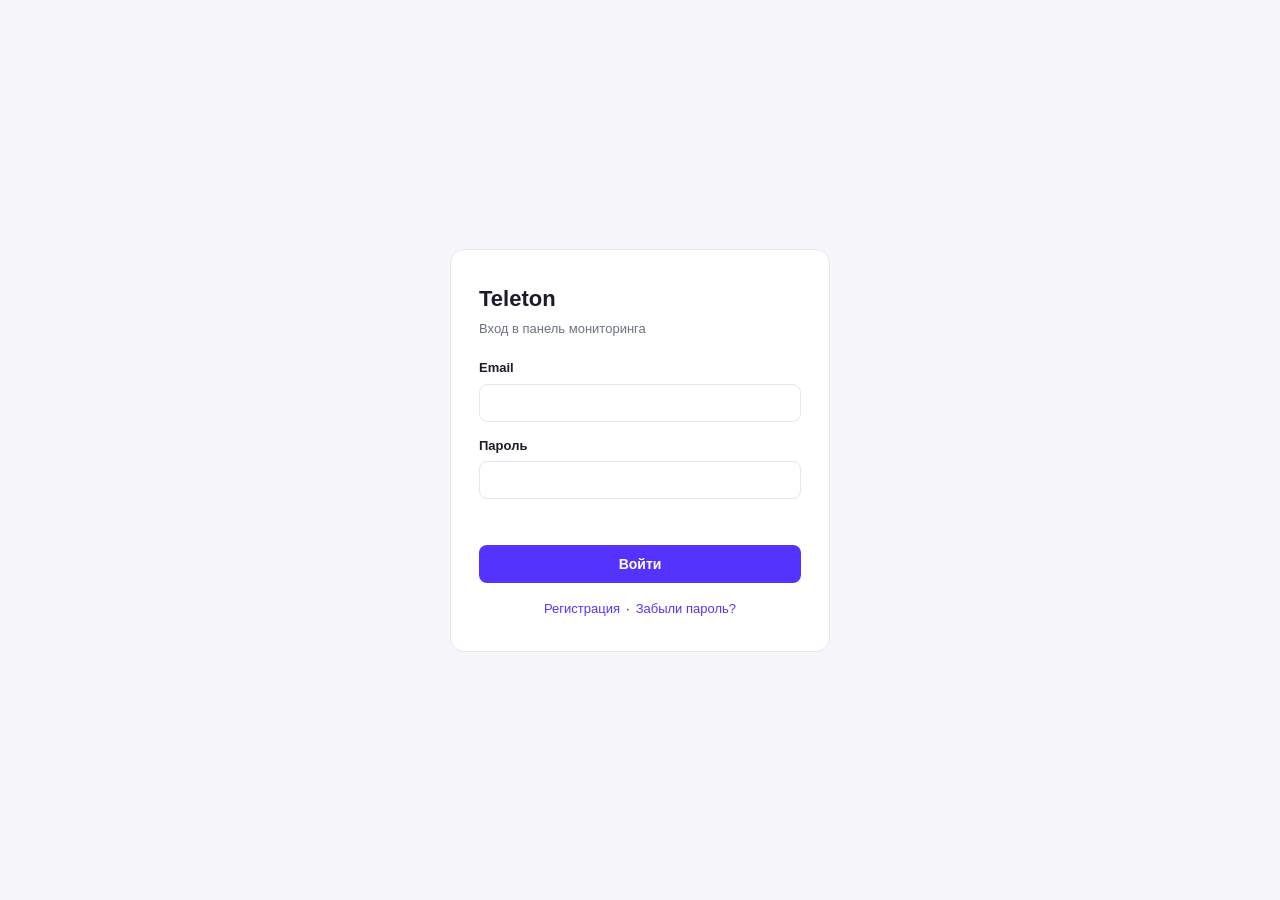
==== static/login.html @ e8fbe471 "Задача 5.3: экраны входа — login/signup/password-reset Отдельные страницы, не часть SPA: на каждой г" ====
<!DOCTYPE html>
<html lang="ru">
<head>
<meta charset="utf-8">
<meta name="viewport" content="width=device-width, initial-scale=1">
<title>Teleton — вход</title>
<style>
  :root { --ink: #1b1b2b; --mute: #6b7280; --accent: #5533ff; --hairline: #e5e7eb; }
  * { box-sizing: border-box; }
  body {
    margin: 0; min-height: 100vh; display: flex; align-items: center; justify-content: center;
    font: 14px/1.5 -apple-system, "Segoe UI", Roboto, sans-serif;
    color: var(--ink); background: #f7f7fb;
  }
  .auth-card {
    width: 100%; max-width: 380px; margin: 24px; padding: 32px 28px;
    background: #fff; border: 1px solid var(--hairline); border-radius: 14px;
  }
  h1 { margin: 0 0 4px; font-size: 22px; }
  .muted { margin: 0 0 20px; color: var(--mute); font-size: 13px; }
  label { display: block; margin-bottom: 14px; font-weight: 600; font-size: 13px; }
  input {
    display: block; width: 100%; margin-top: 6px; padding: 10px 12px;
    border: 1px solid var(--hairline); border-radius: 8px; font-size: 14px;
  }
  input:focus { outline: 2px solid var(--accent); outline-offset: 1px; border-color: var(--accent); }
  button {
    width: 100%; padding: 11px; margin-top: 4px; border: 0; border-radius: 8px;
    background: var(--accent); color: #fff; font-size: 14px; font-weight: 600; cursor: pointer;
  }
  button:hover { opacity: 0.9; }
  .form-error { min-height: 20px; margin: 8px 0; color: #d33; font-size: 13px; }
  .links { margin: 16px 0 0; text-align: center; font-size: 13px; }
  .links a { color: var(--accent); text-decoration: none; margin: 0 6px; }
</style>
</head>
<body>
<main class="auth-card">
  <h1>Teleton</h1>
  <p class="muted">Вход в панель мониторинга</p>
  <form id="loginForm" novalidate>
    <label>Email
      <input id="email" type="email" autocomplete="username" required>
    </label>
    <label>Пароль
      <input id="password" type="password" autocomplete="current-password" required>
    </label>
    <p class="form-error" role="alert"></p>
    <button type="submit">Войти</button>
  </form>
  <p class="links"><a href="/signup">Регистрация</a>·<a href="/password-reset">Забыли пароль?</a></p>
</main>
<script src="/static/js/auth.js"></script>
</body>
</html>
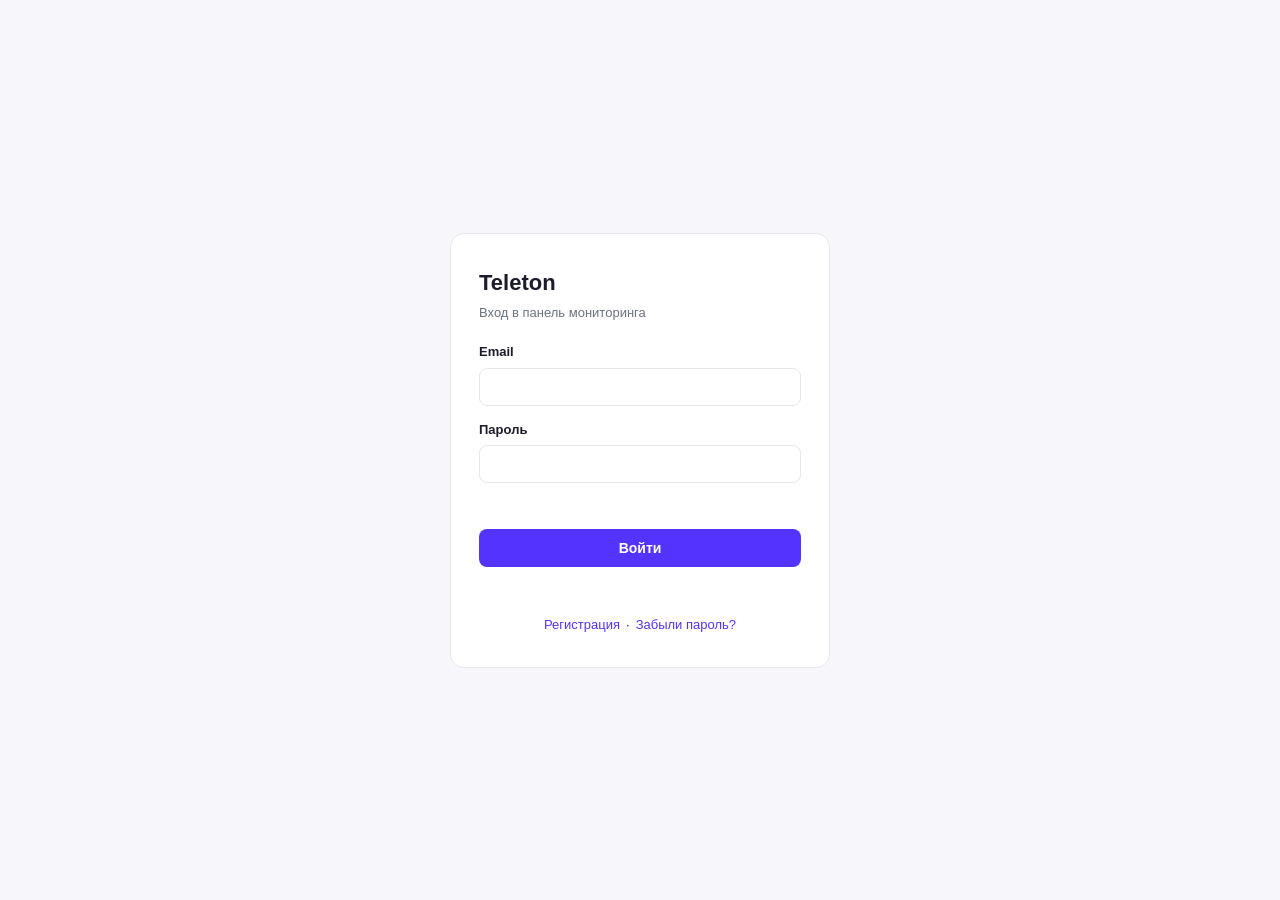
==== commit e0001107: "feat: кнопка входа через Google на страницах входа Бэкенд Фазы 6 был готов и покрыт тестами с 4 сент" ====
--- a/static/login.html
+++ b/static/login.html
@@ -30,6 +30,12 @@
   }
   button:hover { opacity: 0.9; }
   .form-error { min-height: 20px; margin: 8px 0; color: #d33; font-size: 13px; }
+  .alt-signin { margin-top: 14px; }
+  .google-btn {
+    background: #fff; color: var(--ink); border: 1px solid var(--hairline);
+  }
+  .google-btn:hover { background: #f3f4f6; opacity: 1; }
+  .google-error { min-height: 18px; margin: 8px 0 0; color: #d33; font-size: 13px; }
   .links { margin: 16px 0 0; text-align: center; font-size: 13px; }
   .links a { color: var(--accent); text-decoration: none; margin: 0 6px; }
 </style>
@@ -48,8 +54,14 @@
     <p class="form-error" role="alert"></p>
     <button type="submit">Войти</button>
   </form>
+  <div class="alt-signin">
+    <button type="button" id="googleSignIn" class="google-btn" hidden>
+      Войти через Google
+    </button>
+    <p class="google-error" role="alert"></p>
+  </div>
   <p class="links"><a href="/signup">Регистрация</a>·<a href="/password-reset">Забыли пароль?</a></p>
 </main>
-<script src="/static/js/auth.js"></script>
+<script src="/static/js/auth-pages.js"></script>
 </body>
 </html>
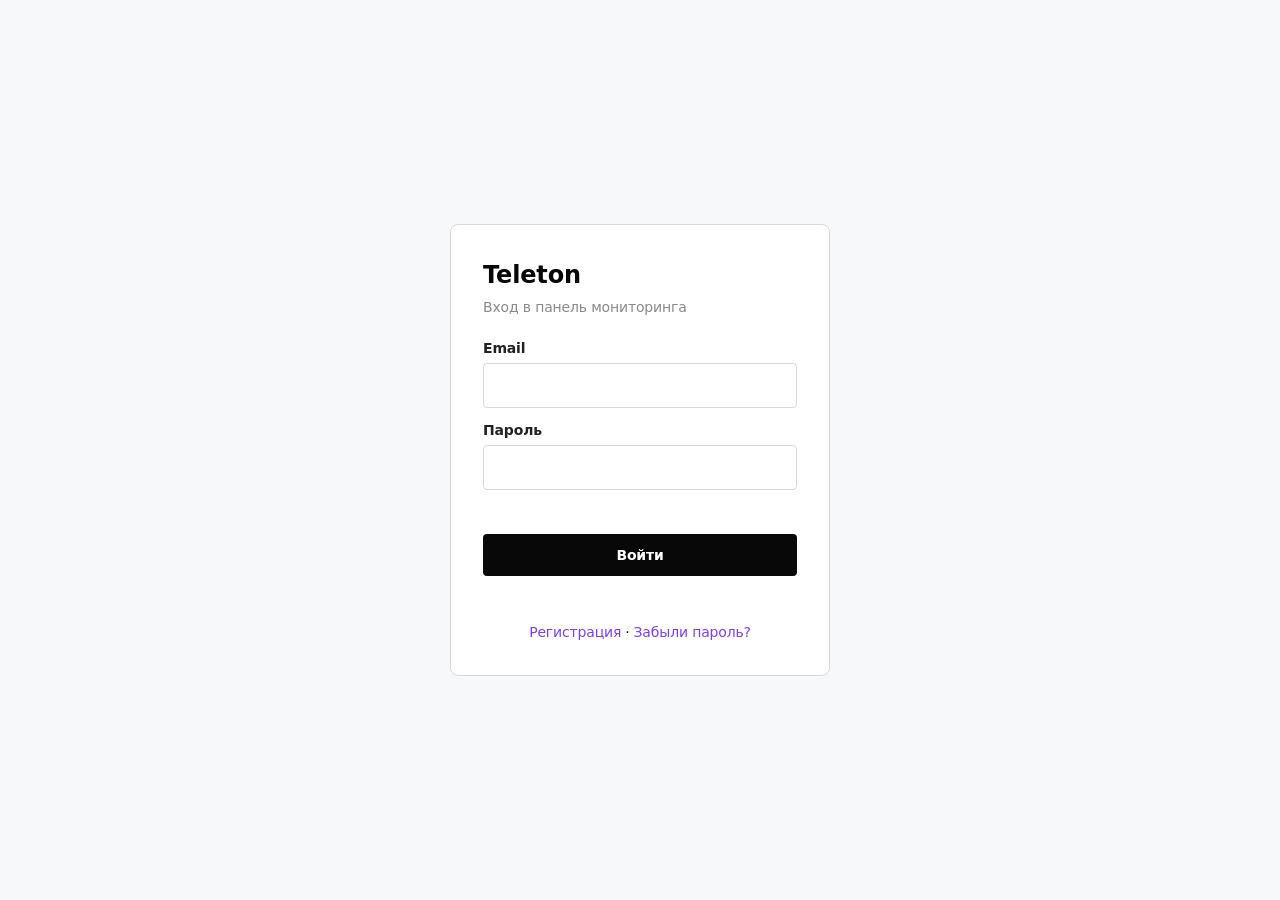
==== commit 2eba6a9d: "дизайн, шаг 6: экраны входа переезжают в общую систему Каждая из трёх страниц несла собственный <sty" ====
--- a/static/login.html
+++ b/static/login.html
@@ -4,41 +4,8 @@
 <meta charset="utf-8">
 <meta name="viewport" content="width=device-width, initial-scale=1">
 <title>Teleton — вход</title>
-<style>
-  :root { --ink: #1b1b2b; --mute: #6b7280; --accent: #5533ff; --hairline: #e5e7eb; }
-  * { box-sizing: border-box; }
-  body {
-    margin: 0; min-height: 100vh; display: flex; align-items: center; justify-content: center;
-    font: 14px/1.5 -apple-system, "Segoe UI", Roboto, sans-serif;
-    color: var(--ink); background: #f7f7fb;
-  }
-  .auth-card {
-    width: 100%; max-width: 380px; margin: 24px; padding: 32px 28px;
-    background: #fff; border: 1px solid var(--hairline); border-radius: 14px;
-  }
-  h1 { margin: 0 0 4px; font-size: 22px; }
-  .muted { margin: 0 0 20px; color: var(--mute); font-size: 13px; }
-  label { display: block; margin-bottom: 14px; font-weight: 600; font-size: 13px; }
-  input {
-    display: block; width: 100%; margin-top: 6px; padding: 10px 12px;
-    border: 1px solid var(--hairline); border-radius: 8px; font-size: 14px;
-  }
-  input:focus { outline: 2px solid var(--accent); outline-offset: 1px; border-color: var(--accent); }
-  button {
-    width: 100%; padding: 11px; margin-top: 4px; border: 0; border-radius: 8px;
-    background: var(--accent); color: #fff; font-size: 14px; font-weight: 600; cursor: pointer;
-  }
-  button:hover { opacity: 0.9; }
-  .form-error { min-height: 20px; margin: 8px 0; color: #d33; font-size: 13px; }
-  .alt-signin { margin-top: 14px; }
-  .google-btn {
-    background: #fff; color: var(--ink); border: 1px solid var(--hairline);
-  }
-  .google-btn:hover { background: #f3f4f6; opacity: 1; }
-  .google-error { min-height: 18px; margin: 8px 0 0; color: #d33; font-size: 13px; }
-  .links { margin: 16px 0 0; text-align: center; font-size: 13px; }
-  .links a { color: var(--accent); text-decoration: none; margin: 0 6px; }
-</style>
+<link rel="stylesheet" href="/static/css/main.css">
+<link rel="stylesheet" href="/static/css/auth.css">
 </head>
 <body>
 <main class="auth-card">
--- a/static/css/main.css
+++ b/static/css/main.css
@@ -0,0 +1,1538 @@
+    :root {
+      --primary: #080808;
+      --on-primary: #ffffff;
+      --ink: #080808;
+      --ink-strong: #222222;
+      --body: #363636;
+      --body-mid: #5a5a5a;
+      --mute: #898989;
+      --mute-soft: #ababab;
+      --hairline: #d8d8d8;
+      --hairline-subtle: #eaeaea;
+      --canvas: #ffffff;
+      --canvas-alt: #f7f8f9;
+      --canvas-soft: #f1f3f5;
+      
+      /* Chromatic Category Accents */
+      --accent-purple: #7a3dff;
+      --accent-pink: #ed52cb;
+      --accent-blue: #3b89ff;
+      --accent-blue-deep: #006acc;
+      --accent-blue-info: #146ef5;
+      --accent-orange: #ff6b00;
+      --accent-green: #00d722;
+      --accent-yellow: #ffae13;
+      --accent-red: #ee1d36;
+
+      /* Shapes & Spacing */
+      /* Шкала радиусов — из DESIGN-webflow.md, целиком. `--rounded-xs`
+         отсутствовал, а использовался двенадцать раз: невалидное значение
+         не ошибка, а выброшенное правило, и скругление полей молча
+         пропадало. Рядом однажды зашили `2px` литералом — лечили симптом. */
+      /* Роли, которых в документе нет, и это не упущение: DESIGN-webflow.md
+         описывает БРЕНД, а не состояния интерфейса. Панели «успех / внимание /
+         отказ», подсветка поиска и блок кода — наш слой поверх документа.
+         Значения взяты ТЕ ЖЕ, что были в литералах: этот шаг переводит цвета
+         на токены, а не перекрашивает кабинет. */
+      --surface-alt: #fafbfc;
+      --surface-ok: #f6fdf8;
+      --surface-warn: #fff8f2;
+      --surface-bad: #fff5f5;
+      --surface-bad-line: #fed7d7;
+      --surface-info: #f0f4ff;
+      --surface-accent-soft: #eef2ff;
+      --text-info: #1d4ed8;
+      --highlight-bg: #fff3a8;
+      --highlight-ink: #78350f;
+      --code-bg: #0f141c;
+      --code-ink: #79c0ff;
+      /* Зелёный документа `--accent-green` — цвет ПОВЕРХНОСТИ: сам
+         документ кладёт на него тёмный текст (`category-card-green`). Как
+         текст на белом он нечитаем, поэтому у зелёного текста свой токен.
+         То же и с янтарным. */
+      --accent-green-deep: #008715;
+      --accent-amber-deep: #b26b00;
+
+      /* Шкала текста — роли DESIGN-webflow.md. До 2026-09-15 шкалы не было
+         вовсе: 17 разных размеров, включая 12.5, 11.5, 13.5 и 10.5 — значения,
+         не взятые ниоткуда. Кабинет был нарисован на размер-два мельче
+         документа, и каждый экран дрейфовал сам по себе. */
+      --text-eyebrow-sm: 12px;
+      --text-caption: 12.8px;
+      --text-body-sm: 14px;
+      --text-body-md: 16px;
+      --text-display-xs: 20px;
+      --text-display-sm: 24px;
+      --text-display-md: 32px;
+
+      /* Шкала отступов — восемь ступеней DESIGN-webflow.md. До 2026-09-15
+         шкалы не было вовсе: 24 разных значения в 272 местах, включая 4.5px.
+         Пустые состояния в шести местах имели отступ 36, 40 и 48 — один и тот
+         же блок, три разных числа; это и был разнобой, который видно глазом.
+
+         Ничьи округляются ВНИЗ (10 → 8, а не 12): кабинет мониторинга живёт
+         плотностью, и после укрупнения текста лишний воздух ему не нужен.
+         Правило одно на всю шкалу — если решим иначе, меняется здесь. */
+      --space-xxs: 2px;
+      --space-xs: 4px;
+      --space-sm: 8px;
+      --space-md: 12px;
+      --space-lg: 16px;
+      --space-xl: 20px;
+      --space-2xl: 24px;
+      --space-3xl: 32px;
+
+      /* Начертания и межбуквенный интервал — из DESIGN-webflow.md. WF Visual
+         Sans проприетарный и недоступен, документ сам называет Inter первым
+         запасным: до 2026-09-15 он не подключался вовсе, и кабинет рисовался
+         системным стеком. При этом `font-feature-settings: "cv02"…` в `body`
+         стояли с самого начала — это варианты знаков ИНТЕРА: шрифт
+         подразумевался и просто не доехал.
+
+         Трекинг документа привязан к метрикам начертания, поэтому вводится
+         вместе с ним, а не раньше. */
+      --font-sans: "WF Visual Sans Variable", Inter, system-ui, -apple-system,
+        "Segoe UI", Roboto, "Helvetica Neue", Arial, sans-serif;
+      --font-mono: WFVisualSans-Mono, Inconsolata, ui-monospace, SFMono-Regular,
+        Menlo, monospace;
+      --tracking-body: -0.16px;
+      --tracking-eyebrow: 0.6px;
+
+      --rounded-none: 0px;
+      --rounded-xs: 2px;
+      --rounded-sm: 4px;
+      --rounded-md: 8px;
+      --rounded-full: 9999px;
+      
+      /* Layered Drop Shadows */
+      --shadow-layered-sm: 0 1px 3px rgba(0,0,0,0.05), 0 1px 2px rgba(0,0,0,0.04);
+      --shadow-layered-md: 0 4px 6px -1px rgba(0,0,0,0.05), 0 2px 4px -1px rgba(0,0,0,0.03);
+      --shadow-layered-lg: 0 10px 15px -3px rgba(0,0,0,0.05), 0 4px 6px -2px rgba(0,0,0,0.025);
+      --shadow-modal: 0 20px 25px -5px rgba(0,0,0,0.1), 0 10px 10px -5px rgba(0,0,0,0.04);
+    }
+
+    * { box-sizing: border-box; margin: 0; padding: 0; }
+
+    body {
+      font-family: var(--font-sans);
+      letter-spacing: var(--tracking-body);
+      font-feature-settings: "cv02", "cv03", "cv04", "cv11";
+      background-color: var(--canvas-alt);
+      color: var(--body);
+      min-height: 100vh;
+      display: flex;
+      flex-direction: column;
+      line-height: 1.6;
+      -webkit-font-smoothing: antialiased;
+    }
+
+    ::-webkit-scrollbar { width: 6px; height: 6px; }
+    ::-webkit-scrollbar-track { background: var(--canvas-alt); }
+    ::-webkit-scrollbar-thumb { background: var(--mute-soft); border-radius: var(--rounded-sm); }
+    ::-webkit-scrollbar-thumb:hover { background: var(--mute); }
+
+    .container {
+      max-width: 1400px;
+      margin: 0 auto;
+      padding: var(--space-3xl) var(--space-2xl);
+      width: 100%;
+      flex: 1;
+    }
+
+    /* Header Nav */
+    header {
+      display: flex;
+      justify-content: space-between;
+      align-items: center;
+      padding: var(--space-sm) var(--space-lg);
+      background: var(--canvas);
+      border: 1px solid var(--hairline);
+      border-radius: var(--rounded-md);
+      margin-bottom: var(--space-2xl);
+      box-shadow: var(--shadow-layered-sm);
+      gap: var(--space-lg);
+      flex-wrap: wrap;
+    }
+
+    .brand-group {
+      display: flex;
+      align-items: center;
+      gap: var(--space-md);
+    }
+
+    .brand-mark {
+      width: 34px;
+      height: 34px;
+      background: var(--primary);
+      color: var(--on-primary);
+      border-radius: var(--rounded-sm);
+      display: flex;
+      align-items: center;
+      justify-content: center;
+      font-weight: 600;
+      font-size: var(--text-body-md);
+      letter-spacing: -0.5px;
+      flex-shrink: 0;
+    }
+
+    .brand-group h1 {
+      font-size: var(--text-body-md);
+      font-weight: 600;
+      color: var(--ink);
+      letter-spacing: -0.3px;
+      margin: 0;
+      line-height: 1;
+      white-space: nowrap;
+    }
+
+    .header-actions {
+      display: flex;
+      align-items: center;
+      gap: var(--space-sm);
+    }
+
+    .status-pill {
+      display: inline-flex;
+      align-items: center;
+      gap: var(--space-xs);
+      padding: var(--space-xs) var(--space-sm);
+      background: color-mix(in srgb, var(--accent-green) 8%, transparent);
+      border: 1px solid color-mix(in srgb, var(--accent-green) 30%, transparent);
+      color: var(--accent-green-deep);
+      border-radius: var(--rounded-full);
+      font-size: var(--text-eyebrow-sm);
+      font-weight: 500;
+    }
+
+    .status-dot {
+      width: 7px;
+      height: 7px;
+      background: var(--accent-green);
+      border-radius: var(--rounded-full);
+    }
+
+    .status-pill.offline {
+      background: color-mix(in srgb, var(--accent-red) 8%, transparent);
+      border-color: color-mix(in srgb, var(--accent-red) 30%, transparent);
+      color: var(--accent-red);
+    }
+    .status-pill.offline .status-dot {
+      background: var(--accent-red);
+    }
+
+    /* Tabs Navigation inside Header */
+    .tabs-nav {
+      display: flex;
+      gap: var(--space-xs);
+      background: transparent;
+      padding: 0;
+      border: none;
+      border-radius: 0;
+      margin-bottom: 0;
+      box-shadow: none;
+      overflow-x: auto;
+    }
+
+    .tab-btn {
+      display: inline-flex;
+      align-items: center;
+      gap: var(--space-xs);
+      padding: var(--space-sm) var(--space-md);
+      font-size: var(--text-body-sm);
+      font-weight: 500;
+      color: var(--body-mid);
+      background: transparent;
+      border: 1px solid transparent;
+      border-radius: var(--rounded-sm);
+      cursor: pointer;
+      transition: all 0.15s ease;
+      font-family: inherit;
+      white-space: nowrap;
+    }
+
+    .tab-btn:hover {
+      color: var(--ink);
+      background: var(--canvas-soft);
+    }
+
+    .tab-btn.active {
+      background: var(--primary);
+      color: var(--on-primary);
+      border-color: var(--primary);
+    }
+
+    .tab-btn .tab-badge {
+      padding: var(--space-xxs) var(--space-xs);
+      background: var(--canvas-soft);
+      color: var(--body);
+      border-radius: var(--rounded-full);
+      font-size: var(--text-eyebrow-sm);
+      font-weight: 600;
+    }
+
+    .tab-btn.active .tab-badge {
+      background: rgba(255, 255, 255, 0.2);
+      color: var(--on-primary);
+    }
+
+    .btn-icon-sm {
+      display: inline-flex;
+      align-items: center;
+      justify-content: center;
+      width: 32px;
+      height: 32px;
+      padding: 0;
+      border-radius: var(--rounded-sm);
+      cursor: pointer;
+      transition: all 0.15s ease;
+    }
+
+    .tab-pane {
+      display: none;
+    }
+
+    .tab-pane.active {
+      display: block;
+    }
+
+    /* Cards */
+    .card {
+      background: var(--canvas);
+      border: 1px solid var(--hairline);
+      border-radius: var(--rounded-md);
+      padding: var(--space-3xl);
+      box-shadow: var(--shadow-layered-sm);
+      margin-bottom: var(--space-2xl);
+      transition: box-shadow 0.2s ease, border-color 0.2s ease;
+    }
+
+    .card:hover {
+      box-shadow: var(--shadow-layered-md);
+      border-color: var(--mute-soft);
+    }
+
+    .card-header {
+      display: flex;
+      justify-content: space-between;
+      align-items: flex-start;
+      margin-bottom: var(--space-lg);
+      padding-bottom: var(--space-md);
+      border-bottom: 1px solid var(--hairline-subtle);
+    }
+
+    .card-title {
+      font-size: var(--text-body-md);
+      font-weight: 600;
+      color: var(--ink);
+      letter-spacing: -0.2px;
+    }
+
+    /* Form Controls */
+    .form-group {
+      margin-bottom: var(--space-lg);
+    }
+
+    label {
+      display: block;
+      font-size: var(--text-caption);
+      font-weight: 500;
+      color: var(--ink-strong);
+      margin-bottom: var(--space-xs);
+    }
+
+    input, select, textarea {
+      width: 100%;
+      padding: var(--space-sm) var(--space-md);
+      background: var(--canvas);
+      border: 1px solid var(--hairline);
+      border-radius: var(--rounded-sm);
+      color: var(--ink);
+      font-family: inherit;
+      font-size: var(--text-body-sm);
+      transition: all 0.15s ease;
+    }
+
+    input:focus, select:focus, textarea:focus {
+      outline: none;
+      border-color: var(--ink);
+      box-shadow: 0 0 0 2px color-mix(in srgb, var(--primary) 8%, transparent);
+    }
+
+    input::placeholder {
+      color: var(--mute-soft);
+    }
+
+    .form-row {
+      display: grid;
+      grid-template-columns: 1fr 1fr;
+      gap: var(--space-lg);
+    }
+
+    @media (max-width: 640px) {
+      .form-row { grid-template-columns: 1fr; }
+    }
+
+    /* Buttons */
+    /* Атрибут hidden обязан скрывать. Без этого правила он бессилен на
+       .btn и .status-pill: у них display: inline-flex, а правило браузера
+       для [hidden] — без класса и проигрывает по специфичности. Найдено
+       7 сентября: кнопка выхода из кабинета показывалась анониму. */
+    [hidden] {
+      display: none !important;
+    }
+
+    .btn {
+      display: inline-flex;
+      align-items: center;
+      justify-content: center;
+      gap: var(--space-xs);
+      padding: var(--space-md) var(--space-xl);
+      font-size: var(--text-body-sm);
+      font-weight: 500;
+      border-radius: var(--rounded-sm);
+      border: 1px solid transparent;
+      cursor: pointer;
+      transition: all 0.15s ease;
+      text-decoration: none;
+      font-family: inherit;
+      letter-spacing: var(--tracking-body);
+      white-space: nowrap;
+    }
+
+    .btn-primary {
+      background: var(--primary);
+      color: var(--on-primary);
+      border-color: var(--primary);
+    }
+
+    .btn-primary:hover {
+      background: var(--ink-strong);
+      border-color: var(--ink-strong);
+    }
+
+    .btn-secondary {
+      background: var(--canvas);
+      color: var(--ink);
+      border-color: var(--hairline);
+    }
+
+    .btn-secondary:hover {
+      background: var(--canvas-soft);
+      border-color: var(--mute-soft);
+    }
+
+    .btn-danger {
+      background: var(--surface-bad);
+      color: var(--accent-red);
+      border-color: var(--surface-bad-line);
+    }
+
+    .btn-danger:hover {
+      background: var(--accent-red);
+      color: var(--on-primary);
+      border-color: var(--accent-red);
+    }
+
+    .btn-sm {
+      padding: var(--space-xs) var(--space-md);
+      font-size: var(--text-caption);
+    }
+
+    .btn.btn-icon-sm {
+      display: inline-flex;
+      align-items: center;
+      justify-content: center;
+      width: 32px;
+      height: 32px;
+      min-width: 32px;
+      min-height: 32px;
+      padding: 0 !important;
+      border-radius: var(--rounded-sm);
+      cursor: pointer;
+      flex-shrink: 0;
+      line-height: 1;
+    }
+
+    .btn.btn-icon-sm svg {
+      width: 15px;
+      height: 15px;
+      display: block;
+      stroke: currentColor;
+      pointer-events: none;
+    }
+
+    .btn-block {
+      width: 100%;
+    }
+
+    /* Toggle Switch */
+    .switch {
+      position: relative;
+      display: inline-block;
+      width: 38px;
+      height: 20px;
+    }
+
+    .switch input {
+      opacity: 0;
+      width: 0;
+      height: 0;
+    }
+
+    .slider {
+      position: absolute;
+      cursor: pointer;
+      top: 0; left: 0; right: 0; bottom: 0;
+      background-color: var(--hairline);
+      transition: .25s cubic-bezier(0.4, 0, 0.2, 1);
+      border-radius: var(--rounded-full);
+    }
+
+    .slider:before {
+      position: absolute;
+      content: "";
+      height: 14px;
+      width: 14px;
+      left: 3px;
+      bottom: 3px;
+      background-color: white;
+      transition: .25s cubic-bezier(0.4, 0, 0.2, 1);
+      border-radius: var(--rounded-full);
+      box-shadow: 0 1px 3px rgba(0,0,0,0.2);
+    }
+
+    input:checked + .slider {
+      background-color: var(--primary);
+    }
+
+    input:checked + .slider:before {
+      transform: translateX(18px);
+    }
+
+    /* Форма нового источника: свёрнута, пока кнопка не откроет её.
+       Имя правила отстало от переименования 11.7 («Каналы» → «Источники»):
+       разметка и модуль переехали на #addSourceDrawer, правило осталось на
+       #addChannelDrawer и перестало находить свой элемент — форма показывалась
+       всегда. Стык держит test_118. */
+    #addSourceDrawer {
+      display: none;
+      animation: slideDown 0.25s cubic-bezier(0.16, 1, 0.3, 1);
+    }
+
+    #addSourceDrawer.open {
+      display: block;
+    }
+
+    @keyframes slideDown {
+      from { opacity: 0; transform: translateY(-10px); }
+      to { opacity: 1; transform: translateY(0); }
+    }
+
+    /* Full-Width Channel Row Cards */
+    .channels-list {
+      display: flex;
+      flex-direction: column;
+      gap: var(--space-md);
+    }
+
+    .monitor-row-card {
+      background: var(--canvas);
+      border: 1px solid var(--hairline);
+      border-radius: var(--rounded-md);
+      padding: var(--space-lg) var(--space-2xl);
+      transition: all 0.2s ease;
+      border-left: 4px solid var(--accent-blue);
+      box-shadow: var(--shadow-layered-sm);
+      display: flex;
+      align-items: center;
+      justify-content: space-between;
+      gap: var(--space-xl);
+      flex-wrap: wrap;
+    }
+
+    .monitor-row-card:hover {
+      border-color: var(--mute-soft);
+      border-left-color: var(--primary);
+      box-shadow: var(--shadow-layered-md);
+    }
+
+    .monitor-row-card.inactive {
+      opacity: 0.65;
+      border-left-color: var(--mute-soft);
+    }
+
+    .channel-main-info {
+      display: flex;
+      flex-direction: column;
+      gap: var(--space-xs);
+      min-width: 240px;
+      flex: 1.2;
+    }
+
+    .channel-title {
+      font-weight: 600;
+      font-size: var(--text-body-md);
+      color: var(--ink);
+      display: flex;
+      align-items: center;
+      gap: var(--space-sm);
+    }
+
+    .channel-target {
+      font-size: var(--text-caption);
+      color: var(--body-mid);
+      font-variant-numeric: tabular-nums;
+    }
+
+    .channel-meta-group {
+      display: flex;
+      flex-direction: column;
+      gap: var(--space-sm);
+      flex: 1.6;
+      min-width: 320px;
+    }
+
+    .meta-pills-row {
+      display: flex;
+      align-items: center;
+      gap: var(--space-sm);
+      flex-wrap: wrap;
+    }
+
+    .clean-pill {
+      display: inline-flex;
+      align-items: center;
+      gap: var(--space-xs);
+      font-size: var(--text-eyebrow-sm);
+      padding: var(--space-xs) var(--space-sm);
+      border-radius: var(--rounded-sm);
+      font-weight: 500;
+      font-variant-numeric: tabular-nums;
+      line-height: 1.35;
+      border: 1px solid var(--hairline);
+      background: var(--canvas-soft);
+      color: var(--body);
+      transition: all 0.15s ease;
+    }
+
+    .clean-pill-accent {
+      background: color-mix(in srgb, var(--accent-blue) 8%, transparent);
+      color: var(--text-info);
+      border-color: color-mix(in srgb, var(--accent-blue) 22%, transparent);
+    }
+
+    .clean-pill-purple {
+      background: color-mix(in srgb, var(--accent-purple) 8%, transparent);
+      color: var(--accent-purple);
+      border-color: color-mix(in srgb, var(--accent-purple) 22%, transparent);
+    }
+
+    .clean-pill-sub {
+      color: var(--body-mid);
+      font-size: var(--text-eyebrow-sm);
+      margin-left: var(--space-xxs);
+    }
+
+    .meta-timeline-row {
+      display: flex;
+      align-items: center;
+      gap: var(--space-sm);
+      font-size: var(--text-eyebrow-sm);
+      color: var(--body-mid);
+      flex-wrap: wrap;
+    }
+
+    .timeline-segment {
+      display: inline-flex;
+      align-items: center;
+      gap: var(--space-xs);
+      font-variant-numeric: tabular-nums;
+    }
+
+    .timeline-divider {
+      color: var(--mute-soft);
+      opacity: 0.6;
+      font-size: var(--text-eyebrow-sm);
+      user-select: none;
+    }
+
+    /* Исход проверки канала (13.6). Четыре тона, а не три: «не
+       проверяли» — отдельное состояние, и серый цвет говорит ровно это. */
+    /* Строка канала в окне «Параметры источника» (13.7): свёрнута по
+       умолчанию, разворачивается карандашом. Развёрнутой она была нарисована
+       под источник с ОДНИМ каналом (11.7); при девяти это стена полей. */
+    .channel-row {
+      padding: var(--space-sm) var(--space-md);
+      margin-bottom: var(--space-sm);
+    }
+
+    .channel-row-head {
+      display: flex;
+      align-items: center;
+      gap: var(--space-sm);
+      min-height: 30px;
+    }
+
+    .channel-row-name {
+      flex: 1;
+      min-width: 0;
+      overflow: hidden;
+      text-overflow: ellipsis;
+      white-space: nowrap;
+      font-size: var(--text-body-sm);
+    }
+
+    .channel-row-limit {
+      font-size: var(--text-eyebrow-sm);
+      color: var(--body-mid);
+      white-space: nowrap;
+      font-variant-numeric: tabular-nums;
+    }
+
+    .channel-row-actions,
+    .channel-row-confirm {
+      display: flex;
+      align-items: center;
+      gap: var(--space-xs);
+    }
+
+    .channel-row-ask {
+      font-size: var(--text-eyebrow-sm);
+      color: var(--body);
+    }
+
+    /* В раскрытой строке лимит показан полем ниже — подпись в шапке была бы
+       вторым «Лимит 20» подряд. Скрывается стилем, без лишнего состояния в
+       скрипте; браузер без :has() покажет обе, и это не сломано, а избыточно. */
+    .channel-row:has(.channel-row-edit:not([hidden])) .channel-row-limit {
+      display: none;
+    }
+
+    .channel-row-edit {
+      margin-top: var(--space-sm);
+      padding-top: var(--space-sm);
+      border-top: 1px solid var(--hairline);
+    }
+
+    .channel-row-edit textarea {
+      width: 100%;
+      border: 1px solid var(--hairline);
+      border-radius: var(--rounded-xs);
+      padding: var(--space-sm) var(--space-md);
+      font-family: inherit;
+      font-size: var(--text-body-sm);
+      resize: vertical;
+    }
+
+    .channel-row-fields {
+      display: flex;
+      gap: var(--space-md);
+      margin-top: var(--space-sm);
+      flex-wrap: wrap;
+    }
+
+    .channel-row-field {
+      display: flex;
+      align-items: center;
+      gap: var(--space-xs);
+      font-size: var(--text-eyebrow-sm);
+      color: var(--body-mid);
+    }
+
+    .channel-row-field input {
+      width: 92px;
+    }
+
+    /* Промпт извлечения задан или пуст. Пустой — законное состояние базы,
+       но не рабочее: каналу нечем объяснить, что искать. */
+    /* Подпись, а не глиф: карандаш дублировал кнопку правки, стоящую в той
+       же строке, и читался как вторая кнопка (найдено владельцем). */
+    .prompt-flag {
+      display: inline-flex;
+      align-items: center;
+      gap: var(--space-xs);
+      padding: var(--space-xxs) var(--space-sm);
+      border-radius: var(--rounded-xs);
+      font-size: var(--text-eyebrow-sm);
+      font-weight: 500;
+      line-height: 1.4;
+      white-space: nowrap;
+      cursor: help;
+    }
+
+    /* Точка + цветной текст на бледной подложке, а НЕ сплошная заливка.
+       Сплошная заливка рядом с кнопками читается как третья кнопка — вторая
+       редакция той же ошибки, из-за которой значок сначала был карандашом.
+       Показатель состояния обязан быть легче действия. */
+    .prompt-flag::before {
+      content: "";
+      width: 6px;
+      height: 6px;
+      border-radius: 50%;
+      background: currentColor;
+      flex: none;
+    }
+
+    .prompt-flag-ok {
+      color: var(--accent-green-deep);
+      background: color-mix(in srgb, var(--accent-green-deep) 10%, transparent);
+    }
+
+    .prompt-flag-bad {
+      color: var(--accent-red);
+      background: color-mix(in srgb, var(--accent-red) 10%, transparent);
+    }
+
+    .check-dot {
+      display: inline-flex;
+      align-items: center;
+      justify-content: center;
+      width: 13px;
+      height: 13px;
+      margin-right: var(--space-xs);
+      border-radius: 50%;
+      font-size: 9px;
+      font-weight: 700;
+      line-height: 1;
+      color: var(--on-primary);
+      background: var(--mute);
+      cursor: help;
+    }
+
+    .check-dot-ok { background: var(--accent-green-deep); }
+    .check-dot-warn { background: var(--accent-amber-deep); }
+    .check-dot-bad { background: var(--accent-red); }
+    .check-dot-unknown { background: var(--mute); }
+
+    .timeline-next-status {
+      display: inline-flex;
+      align-items: center;
+      gap: var(--space-xs);
+      color: var(--body);
+      font-weight: 500;
+      font-variant-numeric: tabular-nums;
+    }
+
+    .timeline-next-status.active {
+      color: var(--accent-green-deep);
+    }
+
+    .pulse-dot {
+      width: 6px;
+      height: 6px;
+      border-radius: 50%;
+      background: var(--accent-green);
+      display: inline-block;
+      box-shadow: 0 0 0 2px color-mix(in srgb, var(--accent-green) 20%, transparent);
+    }
+
+    .pulse-dot.paused {
+      background: var(--mute);
+      box-shadow: none;
+    }
+
+    .channel-actions-group {
+      display: flex;
+      align-items: center;
+      gap: var(--space-sm);
+      justify-content: flex-end;
+    }
+
+    @media (max-width: 960px) {
+      .monitor-row-card {
+        flex-direction: column;
+        align-items: flex-start;
+      }
+      .channel-actions-group {
+        width: 100%;
+        justify-content: space-between;
+        padding-top: var(--space-md);
+        border-top: 1px solid var(--hairline-subtle);
+      }
+    }
+
+    /* Data Table */
+    .table-container {
+      background: var(--canvas);
+      border: 1px solid var(--hairline);
+      border-radius: var(--rounded-md);
+      overflow: hidden;
+      box-shadow: var(--shadow-layered-sm);
+    }
+
+    .table-toolbar {
+      padding: var(--space-lg) var(--space-xl);
+      background: var(--canvas);
+      border-bottom: 1px solid var(--hairline);
+      display: flex;
+      justify-content: space-between;
+      align-items: center;
+      flex-wrap: wrap;
+      gap: var(--space-md);
+    }
+
+    .toolbar-filters {
+      display: flex;
+      align-items: center;
+      gap: var(--space-sm);
+      flex: 1;
+      max-width: 650px;
+    }
+
+    .search-input {
+      position: relative;
+      flex: 1;
+    }
+
+    .search-input input {
+      padding-left: var(--space-3xl);
+      background: var(--canvas-soft);
+    }
+
+    .search-icon {
+      position: absolute;
+      left: 10px;
+      top: 50%;
+      transform: translateY(-50%);
+      color: var(--mute);
+      font-size: var(--text-body-sm);
+    }
+
+    .input-with-icon {
+      position: relative;
+      display: inline-flex;
+      align-items: center;
+    }
+
+    .input-with-icon .input-icon {
+      position: absolute;
+      left: 10px;
+      top: 50%;
+      transform: translateY(-50%);
+      font-size: var(--text-body-sm);
+      pointer-events: none;
+      user-select: none;
+      line-height: 1;
+      display: flex;
+      align-items: center;
+    }
+
+    .input-with-icon input {
+      padding-left: var(--space-3xl) !important;
+      background: var(--canvas-soft);
+    }
+
+    .table-wrapper {
+      overflow-x: auto;
+      max-height: 680px;
+    }
+
+    table {
+      width: 100%;
+      border-collapse: collapse;
+      font-size: var(--text-body-sm);
+      text-align: left;
+    }
+
+    thead th {
+      background: var(--canvas-soft);
+      padding: var(--space-md) var(--space-lg);
+      font-size: var(--text-eyebrow-sm);
+      font-weight: 600;
+      text-transform: uppercase;
+      letter-spacing: 0.8px;
+      color: var(--body-mid);
+      border-bottom: 1px solid var(--hairline);
+      position: sticky;
+      top: 0;
+      z-index: 10;
+      white-space: nowrap;
+    }
+
+    tbody tr {
+      border-bottom: 1px solid var(--hairline-subtle);
+      transition: background 0.12s ease;
+    }
+
+    tbody tr:hover {
+      background: var(--surface-alt);
+    }
+
+    td {
+      padding: var(--space-md) var(--space-lg);
+      vertical-align: top;
+      color: var(--body);
+    }
+
+    .msg-text-cell {
+      max-width: 480px;
+      line-height: 1.55;
+      word-break: break-word;
+    }
+
+    .msg-text {
+      white-space: pre-wrap;
+      font-family: inherit;
+      color: var(--ink);
+      display: -webkit-box;
+      -webkit-line-clamp: 3;
+      -webkit-box-orient: vertical;
+      overflow: hidden;
+    }
+
+    .msg-text.expanded {
+      -webkit-line-clamp: unset;
+    }
+
+    .msg-text strong, .msg-text b {
+      font-weight: 600;
+      color: var(--ink-strong);
+    }
+
+    .expand-btn {
+      color: var(--accent-blue-deep);
+      background: none;
+      border: none;
+      font-size: var(--text-eyebrow-sm);
+      font-weight: 500;
+      cursor: pointer;
+      margin-top: var(--space-xs);
+      padding: 0;
+      text-decoration: underline;
+    }
+
+    .post-link-btn {
+      display: inline-flex;
+      align-items: center;
+      gap: var(--space-xs);
+      padding: var(--space-xs) var(--space-sm);
+      background: var(--canvas);
+      color: var(--ink);
+      border: 1px solid var(--hairline);
+      border-radius: var(--rounded-sm);
+      font-size: var(--text-eyebrow-sm);
+      text-decoration: none;
+      font-weight: 500;
+      transition: all 0.15s ease;
+      white-space: nowrap;
+    }
+
+    .post-link-btn:hover {
+      background: var(--primary);
+      color: var(--on-primary);
+      border-color: var(--primary);
+    }
+
+    .badge-metric {
+      display: inline-flex;
+      align-items: center;
+      gap: var(--space-xxs);
+      font-size: var(--text-caption);
+      color: var(--body-mid);
+      background: var(--canvas-soft);
+      border: 1px solid var(--hairline);
+      padding: var(--space-xxs) var(--space-xs);
+      border-radius: var(--rounded-sm);
+      font-variant-numeric: tabular-nums;
+    }
+
+    .badge-media {
+      background: color-mix(in srgb, var(--accent-purple) 8%, transparent);
+      color: var(--accent-purple);
+      border: 1px solid color-mix(in srgb, var(--accent-purple) 20%, transparent);
+      font-size: var(--text-eyebrow-sm);
+      font-weight: 500;
+      padding: var(--space-xxs) var(--space-xs);
+      border-radius: var(--rounded-sm);
+    }
+
+    /* Status Badges in Logs */
+    .status-tag {
+      display: inline-flex;
+      align-items: center;
+      gap: var(--space-xs);
+      padding: var(--space-xxs) var(--space-sm);
+      border-radius: var(--rounded-sm);
+      font-size: var(--text-eyebrow-sm);
+      font-weight: 600;
+      text-transform: uppercase;
+      letter-spacing: 0.02em;
+    }
+
+    .status-tag.SUCCESS {
+      background: color-mix(in srgb, var(--accent-green) 10%, transparent);
+      color: var(--accent-green-deep);
+      border: 1px solid color-mix(in srgb, var(--accent-green) 30%, transparent);
+    }
+
+    .status-tag.ERROR {
+      background: color-mix(in srgb, var(--accent-red) 10%, transparent);
+      color: var(--accent-red);
+      border: 1px solid color-mix(in srgb, var(--accent-red) 30%, transparent);
+    }
+
+    .status-tag.SKIPPED_DEDUP {
+      background: color-mix(in srgb, var(--accent-blue) 10%, transparent);
+      color: var(--accent-blue-deep);
+      border: 1px solid color-mix(in srgb, var(--accent-blue) 30%, transparent);
+    }
+
+    .status-tag.INFO {
+      background: var(--canvas-soft);
+      color: var(--body-mid);
+      border: 1px solid var(--hairline);
+    }
+
+    /* Stats Grid */
+    .stats-grid {
+      display: grid;
+      grid-template-columns: repeat(auto-fit, minmax(220px, 1fr));
+      gap: var(--space-lg);
+      margin-bottom: var(--space-2xl);
+    }
+
+    .stat-card {
+      background: var(--canvas);
+      border: 1px solid var(--hairline);
+      border-radius: var(--rounded-md);
+      padding: var(--space-lg) var(--space-xl);
+      box-shadow: var(--shadow-layered-sm);
+    }
+
+    .stat-value {
+      font-size: var(--text-display-sm);
+      font-weight: 600;
+      color: var(--ink);
+      font-variant-numeric: tabular-nums;
+    }
+
+    /* Modal */
+    .modal-overlay {
+      position: fixed;
+      top: 0; left: 0; right: 0; bottom: 0;
+      background: color-mix(in srgb, var(--primary) 55%, transparent);
+      display: none;
+      align-items: center;
+      justify-content: center;
+      z-index: 100;
+      padding: var(--space-xl);
+    }
+
+    .modal-overlay.active {
+      display: flex;
+    }
+
+    .modal {
+      background: var(--canvas);
+      border: 1px solid var(--hairline);
+      border-radius: var(--rounded-md);
+      width: 100%;
+      max-width: 620px;
+      max-height: 85vh;
+      display: flex;
+      flex-direction: column;
+      box-shadow: var(--shadow-modal);
+    }
+
+    .modal-header {
+      padding: var(--space-lg) var(--space-2xl);
+      border-bottom: 1px solid var(--hairline);
+      display: flex;
+      justify-content: space-between;
+      align-items: center;
+    }
+
+    .modal-header h3 {
+      font-size: var(--text-body-md);
+      font-weight: 600;
+      color: var(--ink);
+      letter-spacing: -0.2px;
+    }
+
+    .modal-body {
+      padding: var(--space-2xl);
+      overflow-y: auto;
+      flex: 1;
+    }
+
+    .modal-footer {
+      padding: var(--space-lg) var(--space-2xl);
+      border-top: 1px solid var(--hairline);
+      display: flex;
+      justify-content: flex-end;
+      gap: var(--space-sm);
+      background: var(--canvas-soft);
+      border-radius: 0 0 var(--rounded-md) var(--rounded-md);
+    }
+
+    .json-code {
+      background: var(--code-bg);
+      padding: var(--space-md);
+      border-radius: var(--rounded-sm);
+      font-family: 'Inconsolata', monospace;
+      font-size: var(--text-caption);
+      color: var(--code-ink);
+      overflow-x: auto;
+      max-height: 400px;
+      line-height: 1.4;
+    }
+
+    /* Полоса состояния связи (12.8): показывается классом open, как и
+       остальные скрытые блоки — правило проверяет test_118. */
+    /* Предупреждение о рисках подключения Telegram (13.1). Оно обязано
+       читаться, а не сливаться с формой: отсюда рамка и фон. */
+    .risk-notice {
+      border: 1px solid var(--accent-orange);
+      border-left-width: 3px;
+      border-radius: var(--rounded-sm);
+      background: var(--surface-warn);
+      padding: var(--space-md) var(--space-md);
+      margin-bottom: var(--space-md);
+      font-size: var(--text-caption);
+      line-height: 1.5;
+      color: var(--body);
+    }
+
+    .risk-notice-title {
+      font-weight: 600;
+      color: var(--ink-strong);
+      margin-bottom: var(--space-xs);
+    }
+
+    .risk-notice ul {
+      margin: 0;
+      padding-left: var(--space-lg);
+    }
+
+    .risk-notice li {
+      margin-bottom: var(--space-xs);
+    }
+
+    .risk-consent {
+      display: flex;
+      align-items: flex-start;
+      gap: var(--space-sm);
+      font-size: var(--text-caption);
+      color: var(--body);
+      margin-bottom: var(--space-md);
+      cursor: pointer;
+    }
+
+    #connectionBanner {
+      display: none;
+      position: fixed;
+      top: 0;
+      left: 0;
+      right: 0;
+      background: var(--accent-red);
+      color: var(--on-primary);
+      padding: var(--space-sm) var(--space-lg);
+      text-align: center;
+      font-size: var(--text-body-sm);
+      font-weight: 500;
+      z-index: 1100;
+      box-shadow: var(--shadow-modal);
+    }
+
+    #connectionBanner.open {
+      display: block;
+    }
+
+    .toast {
+      position: fixed;
+      bottom: 24px;
+      right: 24px;
+      background: var(--primary);
+      color: var(--on-primary);
+      border-radius: var(--rounded-sm);
+      padding: var(--space-md) var(--space-lg);
+      box-shadow: var(--shadow-modal);
+      display: flex;
+      align-items: center;
+      gap: var(--space-sm);
+      font-size: var(--text-body-sm);
+      font-weight: 500;
+      transform: translateY(100px);
+      opacity: 0;
+      transition: all 0.25s cubic-bezier(0.16, 1, 0.3, 1);
+      z-index: 1000;
+    }
+
+    .toast.show {
+      transform: translateY(0);
+      opacity: 1;
+    }
+
+    .toast.error {
+      background: var(--accent-red);
+    }
+
+    .dialog-item {
+      display: flex;
+      justify-content: space-between;
+      align-items: center;
+      padding: var(--space-md) var(--space-lg);
+      background: var(--canvas);
+      border: 1px solid var(--hairline);
+      border-radius: var(--rounded-sm);
+      margin-bottom: var(--space-sm);
+      transition: all 0.15s ease;
+    }
+
+    .dialog-item:hover {
+      border-color: var(--mute-soft);
+      background: var(--canvas-soft);
+    }
+
+    .auth-step { display: none; }
+    .auth-step.active { display: block; }
+    
+    .auth-box {
+      background: var(--canvas-soft);
+      border: 1px solid var(--hairline);
+      border-radius: var(--rounded-sm);
+      padding: var(--space-lg);
+      margin-top: var(--space-md);
+    }
+
+    /* Autocomplete Combobox Styles */
+    .autocomplete-dropdown {
+      display: none;
+      position: absolute;
+      left: 0;
+      right: 0;
+      top: 100%;
+      z-index: 1000;
+      background: var(--canvas);
+      border: 1px solid var(--hairline);
+      border-radius: var(--rounded-xs);
+      box-shadow: 0 10px 30px rgba(0,0,0,0.12);
+      max-height: 290px;
+      overflow-y: auto;
+      margin-top: var(--space-xs);
+    }
+
+    .autocomplete-item {
+      padding: var(--space-sm) var(--space-md);
+      cursor: pointer;
+      border-bottom: 1px solid rgba(0,0,0,0.04);
+      display: flex;
+      justify-content: space-between;
+      align-items: center;
+      transition: background 0.1s ease;
+    }
+
+    .autocomplete-item:hover,
+    .autocomplete-item.selected {
+      background: var(--surface-info);
+      color: var(--accent-purple);
+    }
+
+    .autocomplete-item-name {
+      font-size: var(--text-body-sm);
+      font-weight: 600;
+      color: var(--ink);
+    }
+
+    .autocomplete-item-id {
+      font-size: var(--text-caption);
+      color: var(--body-mid);
+    }
+
+    .autocomplete-group-header {
+      padding: var(--space-xs) var(--space-md);
+      font-size: var(--text-eyebrow-sm);
+      font-weight: 700;
+      text-transform: uppercase;
+      letter-spacing: 0.05em;
+      background: var(--canvas-soft);
+      color: var(--body-mid);
+      border-bottom: 1px solid var(--hairline);
+      border-top: 1px solid var(--hairline);
+      position: sticky;
+      top: 0;
+      z-index: 2;
+    }
+
+    .quick-model-tag {
+      background: var(--canvas-soft);
+      border: 1px solid var(--hairline);
+      border-radius: var(--rounded-xs);
+      padding: var(--space-xs) var(--space-sm);
+      font-size: var(--text-eyebrow-sm);
+      font-weight: 500;
+      color: var(--body);
+      cursor: pointer;
+      transition: all 0.12s ease;
+    }
+
+    .quick-model-tag:hover {
+      background: var(--surface-accent-soft);
+      color: var(--accent-purple);
+      border-color: var(--accent-purple);
+    }
+
+    /* ==================== FEED (MASTER-DETAIL) STYLES ==================== */
+    .feed-layout {
+      display: grid;
+      grid-template-columns: 360px 1fr;
+      gap: var(--space-lg);
+      align-items: start;
+    }
+
+    @media (max-width: 900px) {
+      .feed-layout {
+        grid-template-columns: 1fr;
+      }
+    }
+
+    .feed-sidebar {
+      background: var(--canvas);
+      border: 1px solid var(--hairline);
+      border-radius: var(--rounded-md);
+      overflow: hidden;
+      display: flex;
+      flex-direction: column;
+      max-height: calc(100vh - 120px);
+    }
+
+    .feed-sidebar-header {
+      padding: var(--space-md) var(--space-md);
+      background: var(--canvas-soft);
+      border-bottom: 1px solid var(--hairline);
+      display: flex;
+      justify-content: space-between;
+      align-items: center;
+    }
+
+    .feed-list {
+      overflow-y: auto;
+      flex: 1;
+      padding: var(--space-sm);
+      display: flex;
+      flex-direction: column;
+      gap: var(--space-xs);
+    }
+
+    .feed-card {
+      padding: var(--space-md);
+      border: 1px solid var(--hairline);
+      border-radius: var(--rounded-sm);
+      background: var(--canvas);
+      cursor: pointer;
+      transition: all 0.15s ease;
+      display: flex;
+      flex-direction: column;
+      gap: var(--space-sm);
+    }
+
+    .feed-card:hover {
+      border-color: var(--mute-soft);
+      background: var(--surface-alt);
+    }
+
+    .feed-card.active {
+      border-color: var(--primary);
+      background: rgba(0, 0, 0, 0.02);
+      box-shadow: 0 0 0 1.5px var(--primary);
+    }
+
+    .feed-card-header {
+      display: flex;
+      align-items: center;
+      gap: var(--space-sm);
+    }
+
+    .feed-avatar {
+      width: 38px;
+      height: 38px;
+      border-radius: 50%;
+      object-fit: cover;
+      flex-shrink: 0;
+      background: var(--canvas-soft);
+      border: 1px solid var(--hairline);
+      display: flex;
+      align-items: center;
+      justify-content: center;
+      font-weight: 700;
+      font-size: var(--text-body-sm);
+      color: var(--primary);
+    }
+
+    .feed-card-title {
+      font-size: var(--text-body-sm);
+      font-weight: 600;
+      color: var(--ink);
+      line-height: 1.25;
+      overflow: hidden;
+      text-overflow: ellipsis;
+      white-space: nowrap;
+    }
+
+    .feed-card-meta {
+      font-size: var(--text-caption);
+      color: var(--body-mid);
+      display: flex;
+      align-items: center;
+      gap: var(--space-xs);
+      flex-wrap: wrap;
+    }
+
+    .feed-card-snippet {
+      font-size: var(--text-eyebrow-sm);
+      color: var(--body);
+      line-height: 1.45;
+      display: -webkit-box;
+      -webkit-line-clamp: 2;
+      -webkit-box-orient: vertical;
+      overflow: hidden;
+    }
+
+    .feed-detail-panel {
+      background: var(--canvas);
+      border: 1px solid var(--hairline);
+      border-radius: var(--rounded-md);
+      padding: var(--space-2xl);
+      min-height: 520px;
+    }
+
+    .feed-detail-header {
+      display: flex;
+      justify-content: space-between;
+      align-items: flex-start;
+      padding-bottom: var(--space-lg);
+      border-bottom: 1px solid var(--hairline);
+      margin-bottom: var(--space-xl);
+      flex-wrap: wrap;
+      gap: var(--space-md);
+    }
+
+    .feed-summary-box {
+      background: var(--canvas-soft);
+      border: 1px solid var(--hairline);
+      border-radius: var(--rounded-sm);
+      padding: var(--space-lg);
+      margin-bottom: var(--space-xl);
+      line-height: 1.6;
+      font-size: var(--text-body-sm);
+      color: var(--ink);
+      white-space: pre-wrap;
+    }
+
+    .feed-summary-box strong {
+      color: var(--primary);
+      font-weight: 600;
+    }
+
+    .feed-raw-post {
+      background: var(--canvas);
+      border: 1px solid var(--hairline);
+      border-radius: var(--rounded-sm);
+      padding: var(--space-md) var(--space-md);
+      margin-bottom: var(--space-sm);
+      transition: all 0.12s ease;
+    }
+
+    .feed-raw-post:hover {
+      border-color: var(--mute-soft);
+    }
--- a/static/css/auth.css
+++ b/static/css/auth.css
@@ -0,0 +1,153 @@
+/* Экраны входа: раскладка поверх общих токенов (main.css).
+ *
+ * До 2026-09-15 каждая из трёх страниц несла собственный `:root` с палитрой,
+ * которой нет в документе: `--accent: #5533ff`, `--ink: #1b1b2b`,
+ * `--hairline: #e5e7eb`. Первый экран продукта был нарисован в другой системе,
+ * чем весь остальной кабинет, и правка палитры до него не доходила.
+ *
+ * Шрифт здесь остаётся системным намеренно: `test_49` запрещает этим
+ * страницам внешние ресурсы, то есть Google Fonts подключать нельзя. Это
+ * верное правило — экран входа не должен ходить к третьей стороне до того,
+ * как человек вошёл. Стек `--font-sans` деградирует до system-ui сам.
+ */
+
+body {
+  margin: 0;
+  min-height: 100vh;
+  display: flex;
+  align-items: center;
+  justify-content: center;
+  font-family: var(--font-sans);
+  font-size: var(--text-body-sm);
+  line-height: 1.5;
+  letter-spacing: var(--tracking-body);
+  color: var(--ink);
+  background: var(--canvas-alt);
+}
+
+.auth-card {
+  width: 100%;
+  max-width: 380px;
+  margin: var(--space-2xl);
+  padding: var(--space-3xl);
+  background: var(--canvas);
+  border: 1px solid var(--hairline);
+  border-radius: var(--rounded-md);
+}
+
+.auth-card h1 {
+  margin: 0 0 var(--space-xs);
+  font-size: var(--text-display-sm);
+}
+
+.auth-card h2 {
+  margin: var(--space-2xl) 0 var(--space-md);
+  font-size: var(--text-body-md);
+}
+
+.muted {
+  margin: 0 0 var(--space-xl);
+  color: var(--mute);
+  font-size: var(--text-body-sm);
+}
+
+.auth-card label {
+  display: block;
+  margin-bottom: var(--space-md);
+  font-weight: 600;
+  font-size: var(--text-body-sm);
+}
+
+.auth-card input,
+.auth-card select {
+  display: block;
+  width: 100%;
+  margin-top: var(--space-xs);
+  padding: var(--space-md) var(--space-lg);
+  border: 1px solid var(--hairline);
+  border-radius: var(--rounded-sm);
+  font-family: inherit;
+  font-size: var(--text-body-md);
+  background: var(--canvas);
+}
+
+.auth-card input[type="hidden"] {
+  display: none;
+}
+
+.auth-card input:focus,
+.auth-card select:focus {
+  outline: 2px solid var(--accent-purple);
+  outline-offset: 1px;
+  border-color: var(--accent-purple);
+}
+
+/* Первичная кнопка документа залита `primary`, а не акцентом — той же
+   чернотой, что и в кабинете. Фиолетовая кнопка входа была частью второй
+   системы. */
+.auth-card button {
+  width: 100%;
+  margin-top: var(--space-xs);
+  padding: var(--space-md) var(--space-xl);
+  border: 1px solid transparent;
+  border-radius: var(--rounded-sm);
+  background: var(--primary);
+  color: var(--on-primary);
+  font-family: inherit;
+  font-size: var(--text-body-sm);
+  font-weight: 600;
+  letter-spacing: var(--tracking-body);
+  cursor: pointer;
+}
+
+.auth-card button:hover {
+  opacity: 0.9;
+}
+
+.form-error {
+  min-height: 20px;
+  margin: var(--space-sm) 0;
+  color: var(--accent-red);
+  font-size: var(--text-body-sm);
+}
+
+.form-success {
+  min-height: 20px;
+  margin: var(--space-sm) 0 0;
+  color: var(--accent-green-deep);
+  font-size: var(--text-body-sm);
+}
+
+.alt-signin {
+  margin-top: var(--space-md);
+}
+
+.google-btn {
+  background: var(--canvas);
+  color: var(--ink);
+  border: 1px solid var(--hairline);
+}
+
+.google-btn:hover {
+  background: var(--canvas-soft);
+  opacity: 1;
+}
+
+.google-error {
+  min-height: 18px;
+  margin: var(--space-sm) 0 0;
+  color: var(--accent-red);
+  font-size: var(--text-body-sm);
+}
+
+.links {
+  margin: var(--space-lg) 0 0;
+  text-align: center;
+  font-size: var(--text-body-sm);
+}
+
+.links a {
+  color: var(--accent-purple);
+  text-decoration: none;
+  margin: 0 var(--space-xs);
+}
